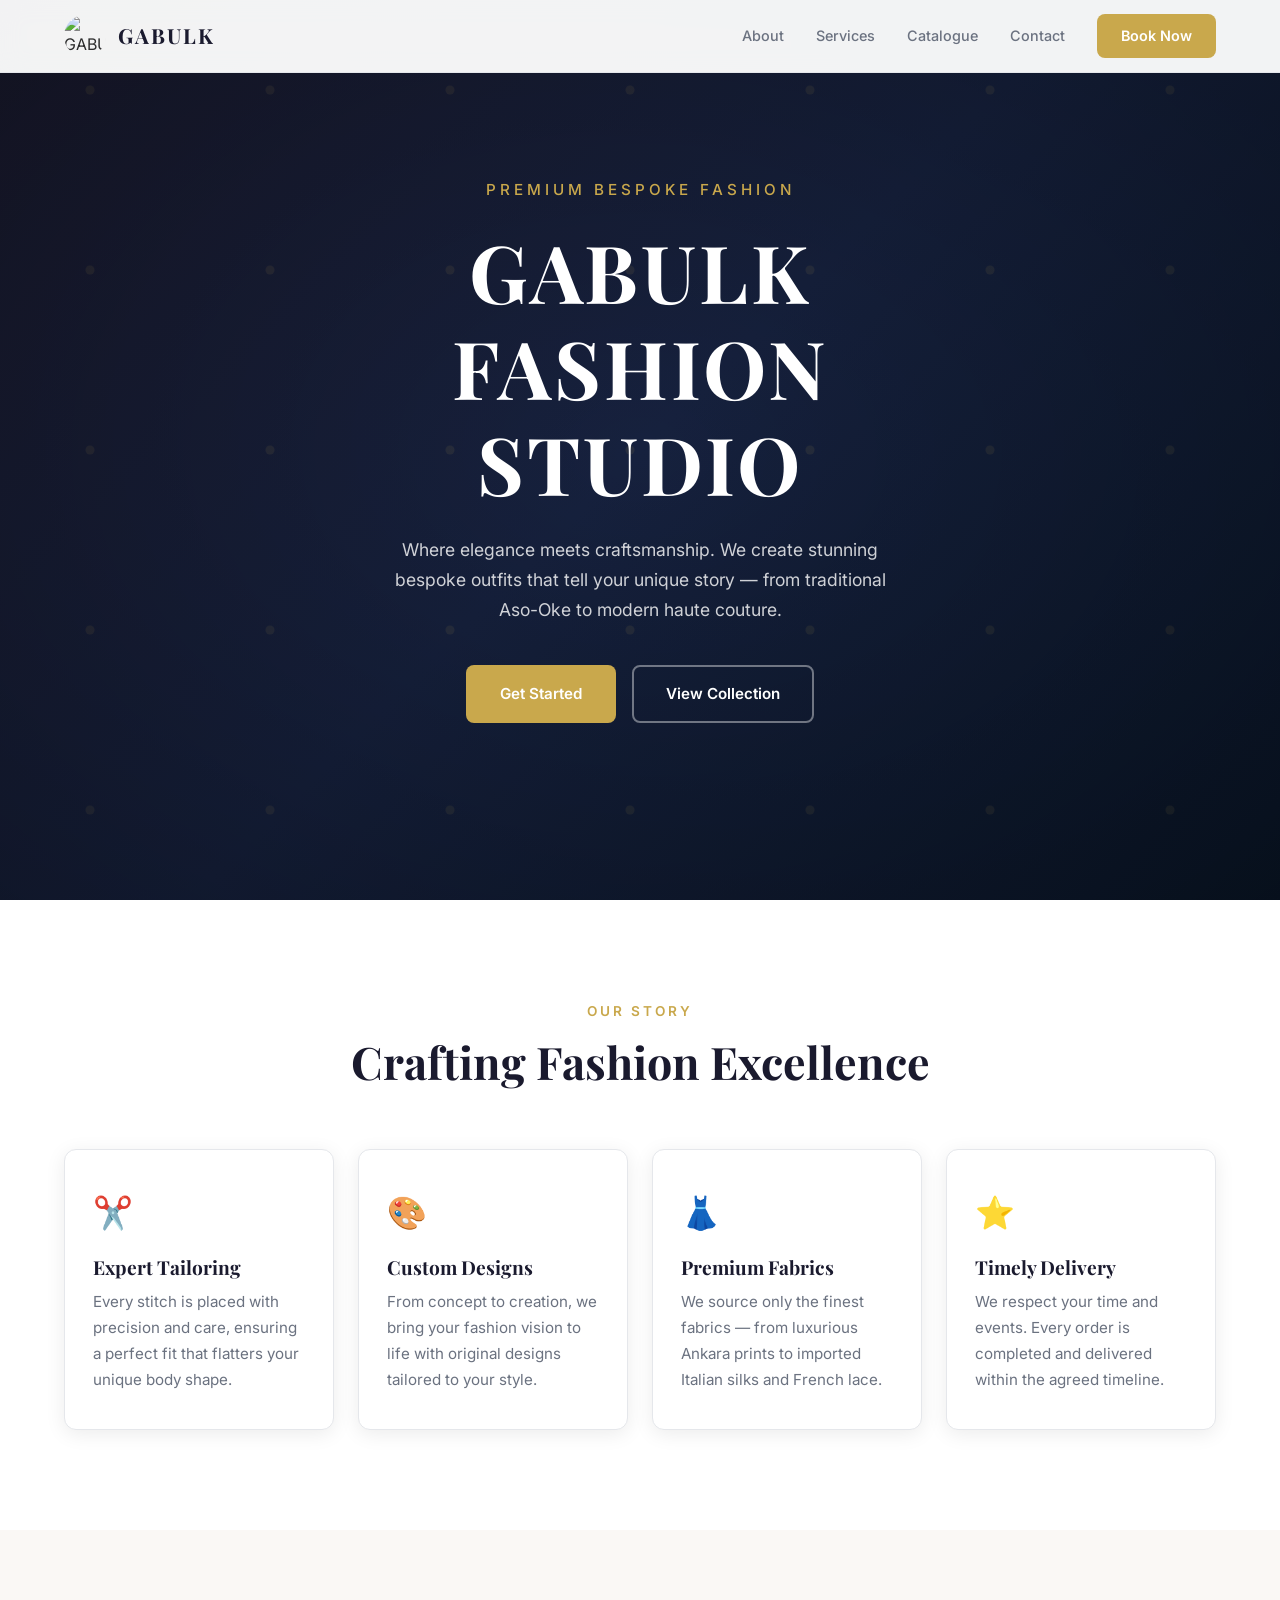
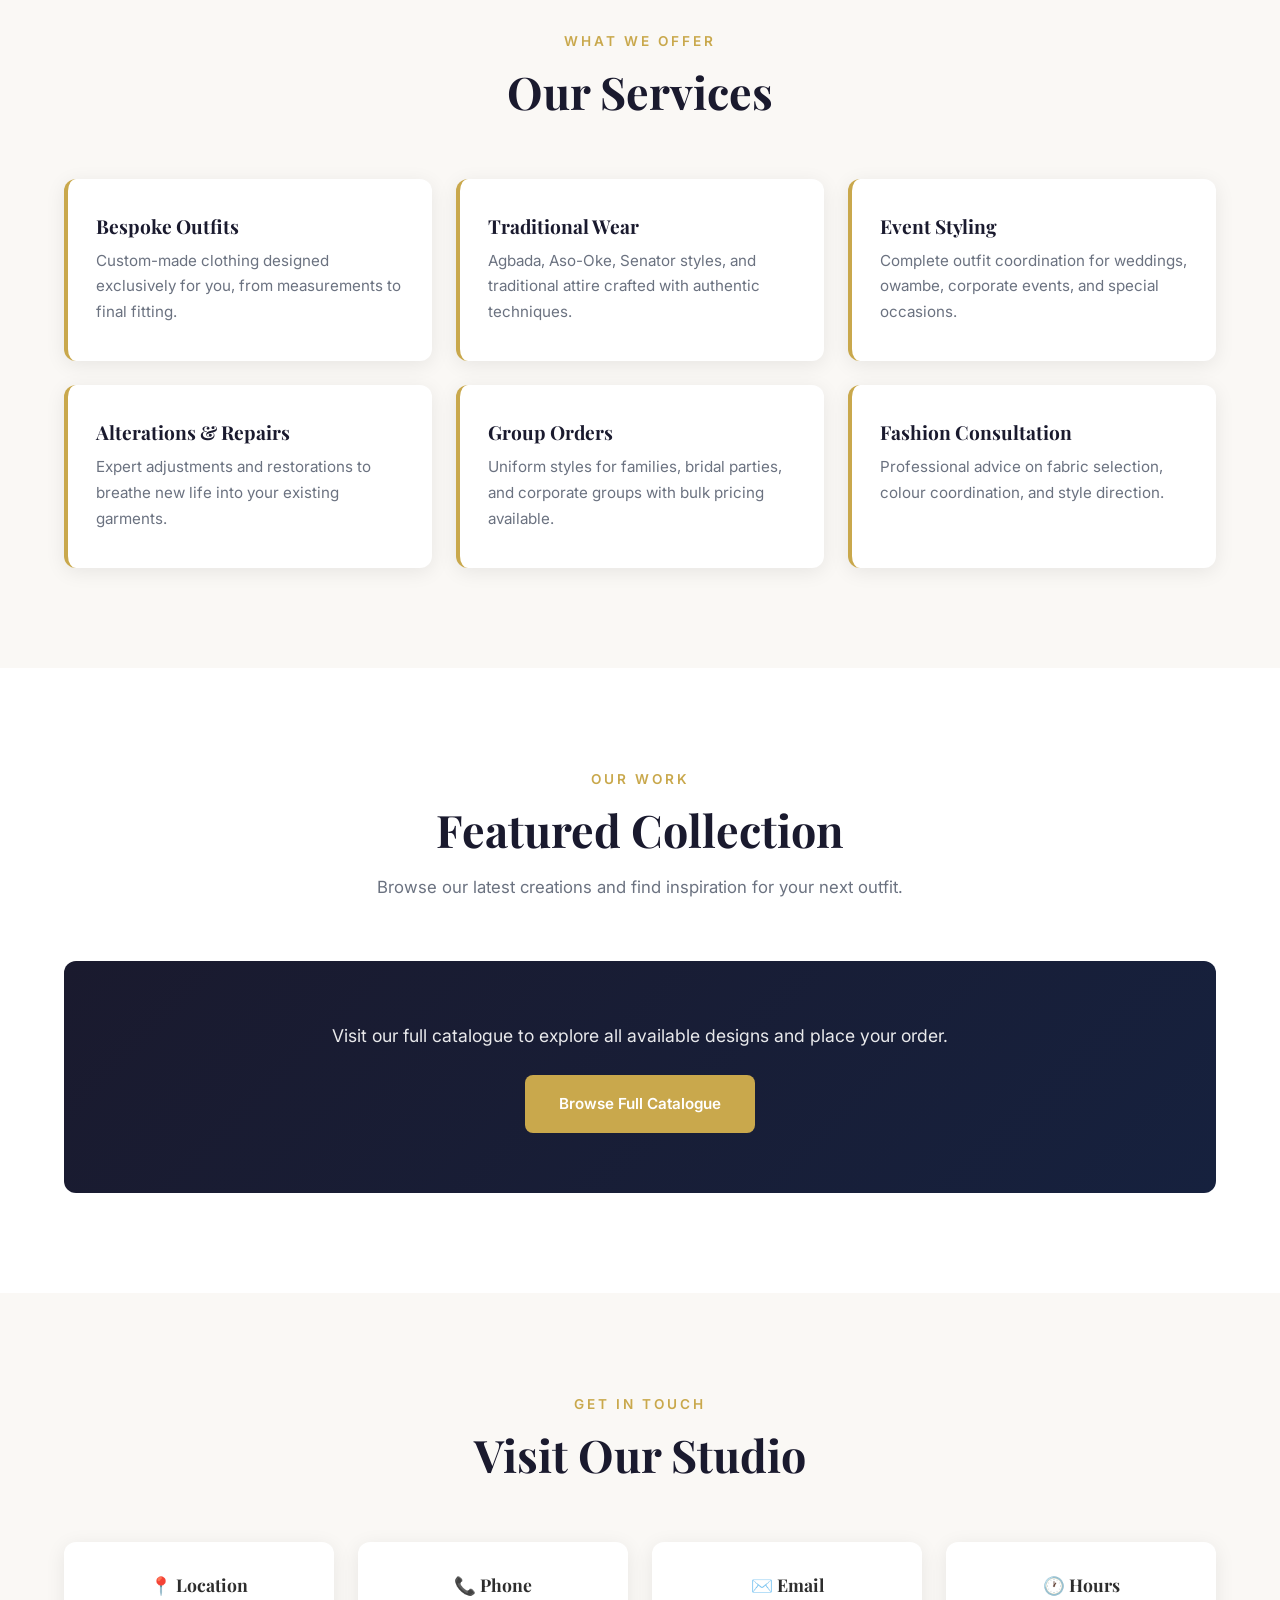
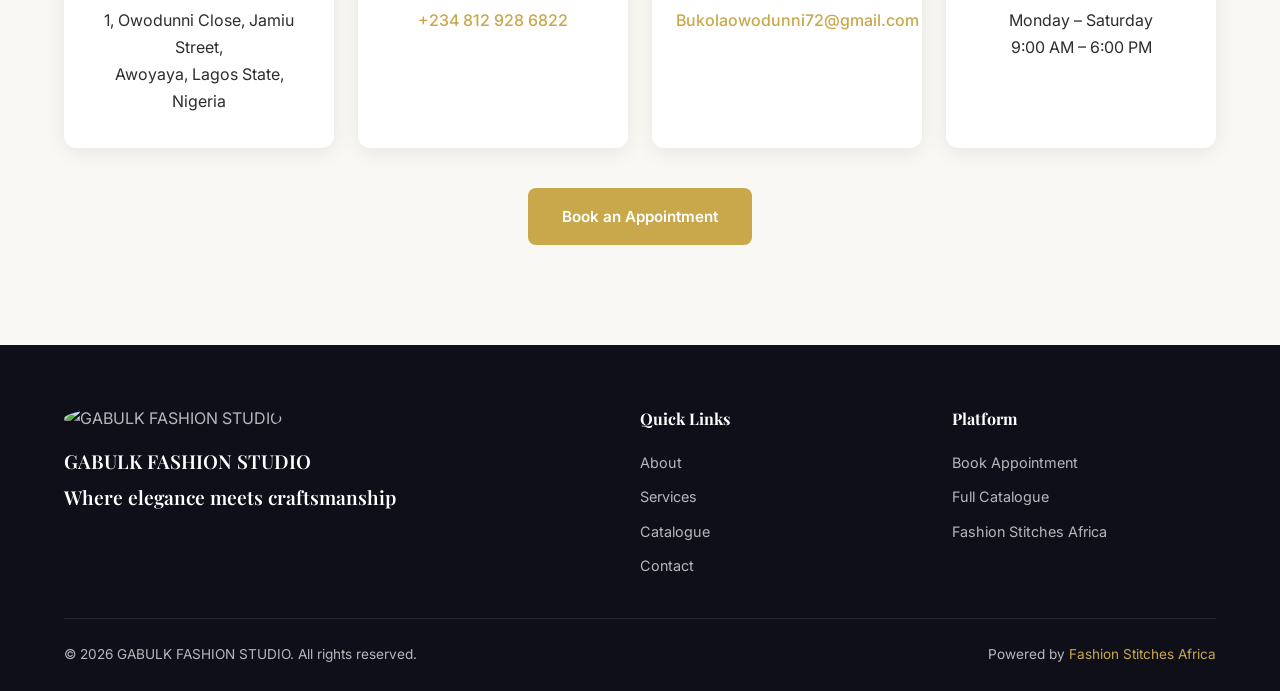
==== index.html @ a6dbc6b5 "Website update for GABULK FASHION STUDIO" ====
<!DOCTYPE html>
<html lang="en">
<head>
  <meta charset="UTF-8">
  <meta name="viewport" content="width=device-width, initial-scale=1.0">
  <title>GABULK FASHION STUDIO | Premium Bespoke Fashion in Lagos</title>
  <meta name="description" content="GABULK FASHION STUDIO — Premium bespoke tailoring and fashion design in Awoyaya, Lagos. Custom outfits, traditional wear, and modern fashion for every occasion.">
  <link rel="icon" type="image/png" href="https://nsvwbqvnjsixepxrxysd.supabase.co/storage/v1/object/public/org-assets/037ade55-eedb-46da-a8fb-3267e0434a8c/logo.png">
  <link rel="preconnect" href="https://fonts.googleapis.com">
  <link rel="preconnect" href="https://fonts.gstatic.com" crossorigin>
  <link href="https://fonts.googleapis.com/css2?family=Playfair+Display:wght@400;600;700&family=Inter:wght@300;400;500;600&display=swap" rel="stylesheet">
  <link rel="stylesheet" href="styles.css">
</head>
<body>
  <!-- Navigation -->
  <nav class="navbar" id="navbar">
    <div class="nav-container">
      <a href="#" class="nav-logo">
        <img src="https://nsvwbqvnjsixepxrxysd.supabase.co/storage/v1/object/public/org-assets/037ade55-eedb-46da-a8fb-3267e0434a8c/logo.png" alt="GABULK FASHION STUDIO Logo" class="logo-img">
        <span class="logo-text">GABULK</span>
      </a>
      <div class="nav-links">
        <a href="#about">About</a>
        <a href="#services">Services</a>
        <a href="#catalogue">Catalogue</a>
        <a href="#contact">Contact</a>
        <a href="https://fashionstitchesafrica.lovable.app/org/gabulk-fashion-studio" class="nav-cta" target="_blank">Book Now</a>
      </div>
      <button class="nav-toggle" id="navToggle" aria-label="Toggle navigation">
        <span></span><span></span><span></span>
      </button>
    </div>
  </nav>

  <!-- Hero Section -->
  <section class="hero">
    <div class="hero-overlay"></div>
    <div class="hero-content">
      <p class="hero-tagline">Premium Bespoke Fashion</p>
      <h1 class="hero-title">GABULK<br>FASHION STUDIO</h1>
      <p class="hero-description">Where elegance meets craftsmanship. We create stunning bespoke outfits that tell your unique story — from traditional Aso-Oke to modern haute couture.</p>
      <div class="hero-buttons">
        <a href="https://fashionstitchesafrica.lovable.app/org/gabulk-fashion-studio" class="btn btn-primary" target="_blank">Get Started</a>
        <a href="#catalogue" class="btn btn-outline">View Collection</a>
      </div>
    </div>
  </section>

  <!-- About Section -->
  <section class="section" id="about">
    <div class="container">
      <div class="section-header">
        <p class="section-label">Our Story</p>
        <h2 class="section-title">Crafting Fashion Excellence</h2>
      </div>
      <div class="about-grid">
        <div class="about-card">
          <div class="about-icon">✂️</div>
          <h3>Expert Tailoring</h3>
          <p>Every stitch is placed with precision and care, ensuring a perfect fit that flatters your unique body shape.</p>
        </div>
        <div class="about-card">
          <div class="about-icon">🎨</div>
          <h3>Custom Designs</h3>
          <p>From concept to creation, we bring your fashion vision to life with original designs tailored to your style.</p>
        </div>
        <div class="about-card">
          <div class="about-icon">👗</div>
          <h3>Premium Fabrics</h3>
          <p>We source only the finest fabrics — from luxurious Ankara prints to imported Italian silks and French lace.</p>
        </div>
        <div class="about-card">
          <div class="about-icon">⭐</div>
          <h3>Timely Delivery</h3>
          <p>We respect your time and events. Every order is completed and delivered within the agreed timeline.</p>
        </div>
      </div>
    </div>
  </section>

  <!-- Services Section -->
  <section class="section section-alt" id="services">
    <div class="container">
      <div class="section-header">
        <p class="section-label">What We Offer</p>
        <h2 class="section-title">Our Services</h2>
      </div>
      <div class="services-grid">
        <div class="service-card">
          <h3>Bespoke Outfits</h3>
          <p>Custom-made clothing designed exclusively for you, from measurements to final fitting.</p>
        </div>
        <div class="service-card">
          <h3>Traditional Wear</h3>
          <p>Agbada, Aso-Oke, Senator styles, and traditional attire crafted with authentic techniques.</p>
        </div>
        <div class="service-card">
          <h3>Event Styling</h3>
          <p>Complete outfit coordination for weddings, owambe, corporate events, and special occasions.</p>
        </div>
        <div class="service-card">
          <h3>Alterations & Repairs</h3>
          <p>Expert adjustments and restorations to breathe new life into your existing garments.</p>
        </div>
        <div class="service-card">
          <h3>Group Orders</h3>
          <p>Uniform styles for families, bridal parties, and corporate groups with bulk pricing available.</p>
        </div>
        <div class="service-card">
          <h3>Fashion Consultation</h3>
          <p>Professional advice on fabric selection, colour coordination, and style direction.</p>
        </div>
      </div>
    </div>
  </section>

  <!-- Catalogue Section -->
  <section class="section" id="catalogue">
    <div class="container">
      <div class="section-header">
        <p class="section-label">Our Work</p>
        <h2 class="section-title">Featured Collection</h2>
        <p class="section-subtitle">Browse our latest creations and find inspiration for your next outfit.</p>
      </div>
      <div class="catalogue-cta">
        <p>Visit our full catalogue to explore all available designs and place your order.</p>
        <a href="https://fashionstitchesafrica.lovable.app/catalogue/gabulk-fashion-studio" class="btn btn-primary" target="_blank">Browse Full Catalogue</a>
      </div>
    </div>
  </section>

  <!-- Contact Section -->
  <section class="section section-alt" id="contact">
    <div class="container">
      <div class="section-header">
        <p class="section-label">Get In Touch</p>
        <h2 class="section-title">Visit Our Studio</h2>
      </div>
      <div class="contact-grid">
        <div class="contact-card">
          <h3>📍 Location</h3>
          <p>1, Owodunni Close, Jamiu Street,<br>Awoyaya, Lagos State, Nigeria</p>
        </div>
        <div class="contact-card">
          <h3>📞 Phone</h3>
          <p><a href="tel:+2348129286822">+234 812 928 6822</a></p>
        </div>
        <div class="contact-card">
          <h3>✉️ Email</h3>
          <p><a href="mailto:Bukolaowodunni72@gmail.com">Bukolaowodunni72@gmail.com</a></p>
        </div>
        <div class="contact-card">
          <h3>🕐 Hours</h3>
          <p>Monday – Saturday<br>9:00 AM – 6:00 PM</p>
        </div>
      </div>
      <div class="contact-cta">
        <a href="https://fashionstitchesafrica.lovable.app/org/gabulk-fashion-studio" class="btn btn-primary" target="_blank">Book an Appointment</a>
      </div>
    </div>
  </section>

  <!-- Footer -->
  <footer class="footer">
    <div class="container">
      <div class="footer-content">
        <div class="footer-brand">
          <img src="https://nsvwbqvnjsixepxrxysd.supabase.co/storage/v1/object/public/org-assets/037ade55-eedb-46da-a8fb-3267e0434a8c/logo.png" alt="GABULK FASHION STUDIO" class="footer-logo">
          <p>GABULK FASHION STUDIO</p>
          <p class="footer-tagline">Where elegance meets craftsmanship</p>
        </div>
        <div class="footer-links">
          <h4>Quick Links</h4>
          <a href="#about">About</a>
          <a href="#services">Services</a>
          <a href="#catalogue">Catalogue</a>
          <a href="#contact">Contact</a>
        </div>
        <div class="footer-links">
          <h4>Platform</h4>
          <a href="https://fashionstitchesafrica.lovable.app/org/gabulk-fashion-studio" target="_blank">Book Appointment</a>
          <a href="https://fashionstitchesafrica.lovable.app/catalogue/gabulk-fashion-studio" target="_blank">Full Catalogue</a>
          <a href="https://fashionstitchesafrica.lovable.app" target="_blank">Fashion Stitches Africa</a>
        </div>
      </div>
      <div class="footer-bottom">
        <p>&copy; 2026 GABULK FASHION STUDIO. All rights reserved.</p>
        <p class="powered-by">Powered by <a href="https://fashionstitchesafrica.lovable.app" target="_blank">Fashion Stitches Africa</a></p>
      </div>
    </div>
  </footer>

  <script src="script.js"></script>
</body>
</html>
---- styles.css ----
/* GABULK FASHION STUDIO - Website Styles */
:root {
  --primary: #1a1a2e;
  --primary-light: #16213e;
  --accent: #c9a84c;
  --accent-light: #d4b96a;
  --text: #2d2d2d;
  --text-light: #6b7280;
  --bg: #ffffff;
  --bg-alt: #faf8f5;
  --bg-dark: #0f0f1a;
  --border: #e5e7eb;
  --radius: 12px;
  --shadow: 0 4px 20px rgba(0,0,0,0.08);
  --shadow-lg: 0 10px 40px rgba(0,0,0,0.12);
  --transition: all 0.3s cubic-bezier(0.4, 0, 0.2, 1);
}

* { margin: 0; padding: 0; box-sizing: border-box; }
html { scroll-behavior: smooth; }
body { font-family: 'Inter', -apple-system, sans-serif; color: var(--text); line-height: 1.7; background: var(--bg); }
h1, h2, h3 { font-family: 'Playfair Display', Georgia, serif; line-height: 1.2; }
a { text-decoration: none; color: inherit; }
img { max-width: 100%; height: auto; }

/* Navbar */
.navbar { position: fixed; top: 0; left: 0; right: 0; z-index: 1000; background: rgba(255,255,255,0.95); backdrop-filter: blur(12px); border-bottom: 1px solid var(--border); transition: var(--transition); }
.navbar.scrolled { box-shadow: var(--shadow); }
.nav-container { max-width: 1200px; margin: 0 auto; padding: 0 24px; display: flex; align-items: center; justify-content: space-between; height: 72px; }
.nav-logo { display: flex; align-items: center; gap: 12px; }
.logo-img { width: 42px; height: 42px; border-radius: 50%; object-fit: cover; }
.logo-text { font-family: 'Playfair Display', serif; font-size: 1.3rem; font-weight: 700; color: var(--primary); letter-spacing: 2px; }
.nav-links { display: flex; align-items: center; gap: 32px; }
.nav-links a { font-size: 0.9rem; font-weight: 500; color: var(--text-light); transition: var(--transition); }
.nav-links a:hover { color: var(--accent); }
.nav-cta { background: var(--accent) !important; color: #fff !important; padding: 10px 24px; border-radius: 8px; font-weight: 600 !important; }
.nav-cta:hover { background: var(--accent-light) !important; }
.nav-toggle { display: none; flex-direction: column; gap: 5px; background: none; border: none; cursor: pointer; padding: 4px; }
.nav-toggle span { width: 24px; height: 2px; background: var(--primary); transition: var(--transition); }

/* Hero */
.hero { min-height: 100vh; display: flex; align-items: center; justify-content: center; text-align: center; background: linear-gradient(135deg, var(--primary) 0%, var(--primary-light) 50%, #0a1628 100%); position: relative; overflow: hidden; }
.hero::before { content: ''; position: absolute; inset: 0; background: url('data:image/svg+xml,<svg xmlns="http://www.w3.org/2000/svg" viewBox="0 0 100 100"><defs><pattern id="p" width="20" height="20" patternUnits="userSpaceOnUse"><circle cx="10" cy="10" r="0.5" fill="rgba(201,168,76,0.1)"/></pattern></defs><rect fill="url(%23p)" width="100" height="100"/></svg>'); }
.hero-overlay { position: absolute; inset: 0; background: radial-gradient(ellipse at center, transparent 0%, rgba(0,0,0,0.3) 100%); }
.hero-content { position: relative; z-index: 1; max-width: 700px; padding: 24px; }
.hero-tagline { color: var(--accent); font-size: 0.95rem; font-weight: 500; letter-spacing: 4px; text-transform: uppercase; margin-bottom: 20px; }
.hero-title { font-size: clamp(2.8rem, 7vw, 5rem); color: #fff; font-weight: 700; margin-bottom: 24px; letter-spacing: 3px; }
.hero-description { color: rgba(255,255,255,0.8); font-size: 1.1rem; max-width: 520px; margin: 0 auto 40px; }
.hero-buttons { display: flex; gap: 16px; justify-content: center; flex-wrap: wrap; }

/* Buttons */
.btn { display: inline-flex; align-items: center; justify-content: center; padding: 14px 32px; border-radius: 8px; font-weight: 600; font-size: 0.95rem; transition: var(--transition); cursor: pointer; border: 2px solid transparent; }
.btn-primary { background: var(--accent); color: #fff; }
.btn-primary:hover { background: var(--accent-light); transform: translateY(-2px); box-shadow: 0 8px 25px rgba(201,168,76,0.3); }
.btn-outline { border-color: rgba(255,255,255,0.4); color: #fff; background: transparent; }
.btn-outline:hover { border-color: var(--accent); color: var(--accent); }

/* Sections */
.section { padding: 100px 0; }
.section-alt { background: var(--bg-alt); }
.container { max-width: 1200px; margin: 0 auto; padding: 0 24px; }
.section-header { text-align: center; margin-bottom: 60px; }
.section-label { color: var(--accent); font-size: 0.85rem; font-weight: 600; letter-spacing: 3px; text-transform: uppercase; margin-bottom: 12px; }
.section-title { font-size: clamp(2rem, 4vw, 2.8rem); color: var(--primary); margin-bottom: 16px; }
.section-subtitle { color: var(--text-light); font-size: 1.05rem; max-width: 560px; margin: 0 auto; }

/* About */
.about-grid { display: grid; grid-template-columns: repeat(auto-fit, minmax(260px, 1fr)); gap: 24px; }
.about-card { background: var(--bg); padding: 36px 28px; border-radius: var(--radius); box-shadow: var(--shadow); transition: var(--transition); border: 1px solid var(--border); }
.about-card:hover { transform: translateY(-4px); box-shadow: var(--shadow-lg); }
.about-icon { font-size: 2rem; margin-bottom: 16px; }
.about-card h3 { font-size: 1.2rem; margin-bottom: 10px; color: var(--primary); }
.about-card p { color: var(--text-light); font-size: 0.95rem; }

/* Services */
.services-grid { display: grid; grid-template-columns: repeat(auto-fit, minmax(320px, 1fr)); gap: 24px; }
.service-card { background: var(--bg); padding: 36px 28px; border-radius: var(--radius); border-left: 4px solid var(--accent); box-shadow: var(--shadow); transition: var(--transition); }
.service-card:hover { transform: translateY(-4px); box-shadow: var(--shadow-lg); }
.service-card h3 { font-size: 1.2rem; margin-bottom: 10px; color: var(--primary); }
.service-card p { color: var(--text-light); font-size: 0.95rem; }

/* Catalogue CTA */
.catalogue-cta { text-align: center; background: linear-gradient(135deg, var(--primary), var(--primary-light)); padding: 60px 40px; border-radius: var(--radius); color: #fff; }
.catalogue-cta p { font-size: 1.1rem; margin-bottom: 24px; opacity: 0.9; }

/* Contact */
.contact-grid { display: grid; grid-template-columns: repeat(auto-fit, minmax(240px, 1fr)); gap: 24px; margin-bottom: 40px; }
.contact-card { background: var(--bg); padding: 32px 24px; border-radius: var(--radius); text-align: center; box-shadow: var(--shadow); }
.contact-card h3 { font-size: 1.1rem; margin-bottom: 12px; }
.contact-card a { color: var(--accent); font-weight: 500; }
.contact-card a:hover { text-decoration: underline; }
.contact-cta { text-align: center; }

/* Footer */
.footer { background: var(--bg-dark); color: rgba(255,255,255,0.7); padding: 60px 0 0; }
.footer-content { display: grid; grid-template-columns: 2fr 1fr 1fr; gap: 48px; padding-bottom: 40px; border-bottom: 1px solid rgba(255,255,255,0.1); }
.footer-logo { width: 50px; height: 50px; border-radius: 50%; margin-bottom: 12px; }
.footer-brand p { font-family: 'Playfair Display', serif; font-size: 1.2rem; color: #fff; font-weight: 600; }
.footer-tagline { font-size: 0.85rem; margin-top: 4px; color: var(--accent); }
.footer-links { display: flex; flex-direction: column; gap: 10px; }
.footer-links h4 { color: #fff; font-size: 1rem; margin-bottom: 8px; font-family: 'Playfair Display', serif; }
.footer-links a { font-size: 0.9rem; transition: var(--transition); }
.footer-links a:hover { color: var(--accent); }
.footer-bottom { display: flex; justify-content: space-between; align-items: center; padding: 24px 0; font-size: 0.85rem; }
.powered-by a { color: var(--accent); }
.powered-by a:hover { text-decoration: underline; }

/* Mobile */
@media (max-width: 768px) {
  .nav-links { position: fixed; top: 72px; left: 0; right: 0; background: #fff; flex-direction: column; padding: 24px; gap: 16px; transform: translateY(-120%); transition: var(--transition); border-bottom: 1px solid var(--border); box-shadow: var(--shadow); }
  .nav-links.active { transform: translateY(0); }
  .nav-toggle { display: flex; }
  .hero-title { font-size: 2.5rem; }
  .footer-content { grid-template-columns: 1fr; gap: 32px; }
  .footer-bottom { flex-direction: column; gap: 8px; text-align: center; }
  .services-grid { grid-template-columns: 1fr; }
}
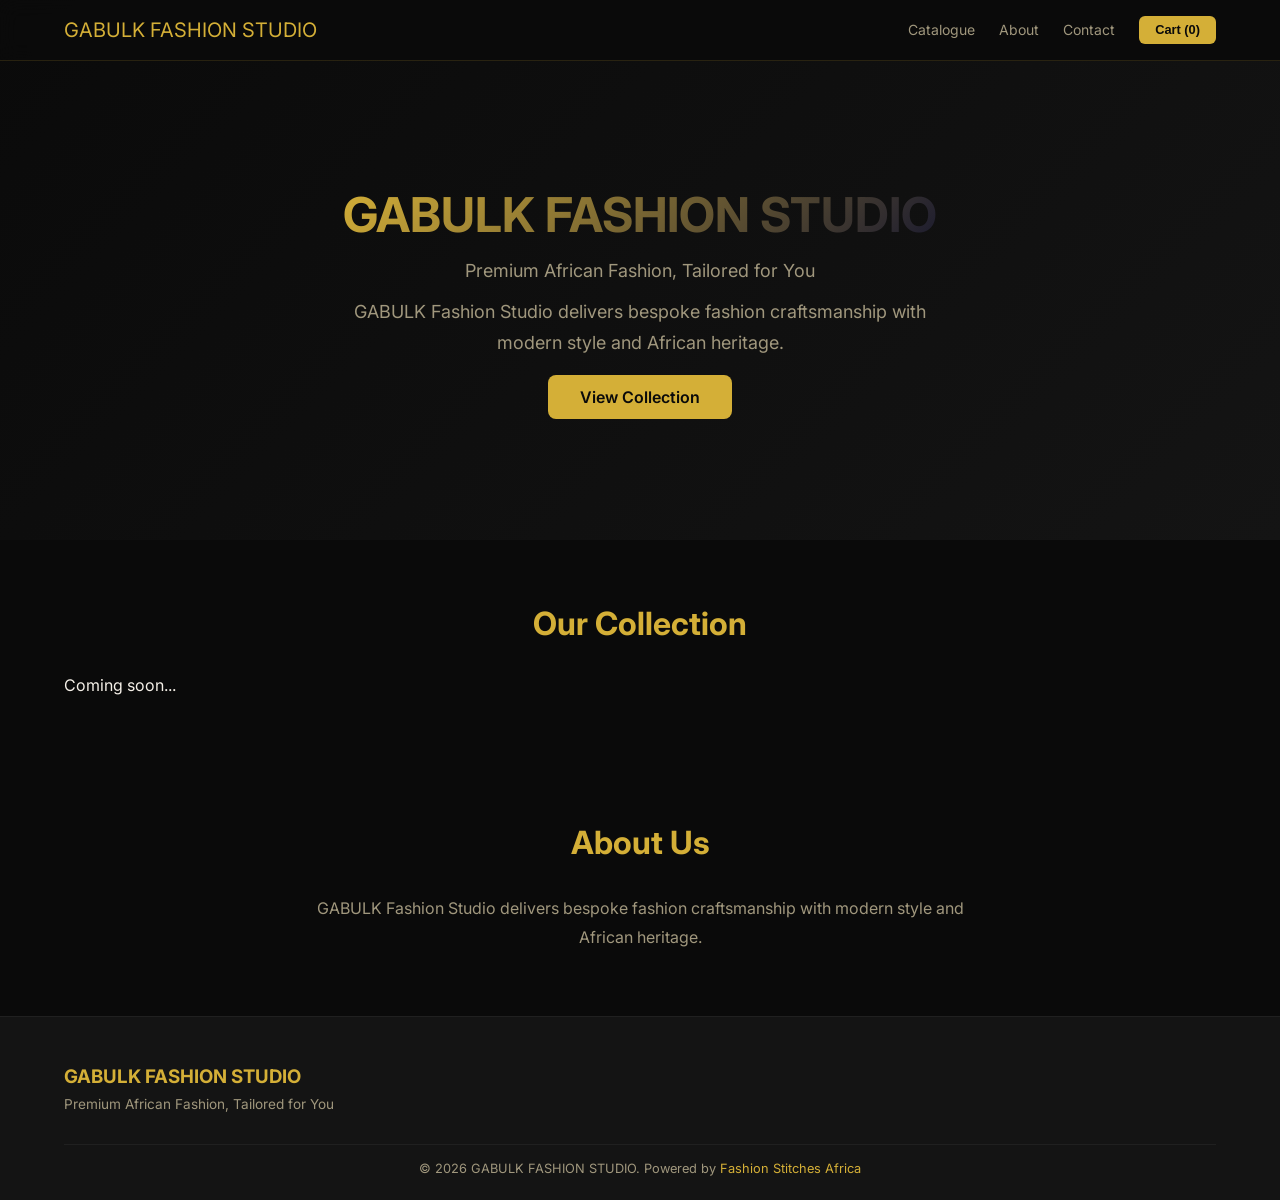
==== commit fa78de84: "Website update for GABULK FASHION STUDIO" ====
--- a/index.html
+++ b/index.html
@@ -1,195 +1,170 @@
 <!DOCTYPE html>
 <html lang="en">
 <head>
-  <meta charset="UTF-8">
-  <meta name="viewport" content="width=device-width, initial-scale=1.0">
-  <title>GABULK FASHION STUDIO | Premium Bespoke Fashion in Lagos</title>
-  <meta name="description" content="GABULK FASHION STUDIO — Premium bespoke tailoring and fashion design in Awoyaya, Lagos. Custom outfits, traditional wear, and modern fashion for every occasion.">
-  <link rel="icon" type="image/png" href="https://nsvwbqvnjsixepxrxysd.supabase.co/storage/v1/object/public/org-assets/037ade55-eedb-46da-a8fb-3267e0434a8c/logo.png">
-  <link rel="preconnect" href="https://fonts.googleapis.com">
-  <link rel="preconnect" href="https://fonts.gstatic.com" crossorigin>
-  <link href="https://fonts.googleapis.com/css2?family=Playfair+Display:wght@400;600;700&family=Inter:wght@300;400;500;600&display=swap" rel="stylesheet">
-  <link rel="stylesheet" href="styles.css">
+  <meta charset="UTF-8" />
+  <meta name="viewport" content="width=device-width,initial-scale=1.0" />
+  <title>GABULK FASHION STUDIO — Premium African Fashion, Tailored for You</title>
+  <meta name="description" content="GABULK FASHION STUDIO. Premium African Fashion, Tailored for You. Powered by Fashion Stitches Africa." />
+  <link rel="stylesheet" href="styles.css" />
+  <link rel="preconnect" href="https://fonts.googleapis.com" />
+  <link href="https://fonts.googleapis.com/css2?family=Inter:wght@700&family=Inter:wght@400;500;600&display=swap" rel="stylesheet" />
 </head>
 <body>
-  <!-- Navigation -->
-  <nav class="navbar" id="navbar">
-    <div class="nav-container">
-      <a href="#" class="nav-logo">
-        <img src="https://nsvwbqvnjsixepxrxysd.supabase.co/storage/v1/object/public/org-assets/037ade55-eedb-46da-a8fb-3267e0434a8c/logo.png" alt="GABULK FASHION STUDIO Logo" class="logo-img">
-        <span class="logo-text">GABULK</span>
-      </a>
+  <nav class="navbar">
+    <div class="container nav-content">
+      <a href="#" class="logo">GABULK FASHION STUDIO</a>
       <div class="nav-links">
+        <a href="#catalogue">Catalogue</a>
         <a href="#about">About</a>
-        <a href="#services">Services</a>
-        <a href="#catalogue">Catalogue</a>
         <a href="#contact">Contact</a>
-        <a href="https://fashionstitchesafrica.lovable.app/org/gabulk-fashion-studio" class="nav-cta" target="_blank">Book Now</a>
+        <button class="cart-toggle" onclick="toggleCart()">
+          Cart (<span id="cart-count">0</span>)
+        </button>
       </div>
-      <button class="nav-toggle" id="navToggle" aria-label="Toggle navigation">
-        <span></span><span></span><span></span>
-      </button>
     </div>
   </nav>
 
-  <!-- Hero Section -->
-  <section class="hero">
-    <div class="hero-overlay"></div>
-    <div class="hero-content">
-      <p class="hero-tagline">Premium Bespoke Fashion</p>
-      <h1 class="hero-title">GABULK<br>FASHION STUDIO</h1>
-      <p class="hero-description">Where elegance meets craftsmanship. We create stunning bespoke outfits that tell your unique story — from traditional Aso-Oke to modern haute couture.</p>
-      <div class="hero-buttons">
-        <a href="https://fashionstitchesafrica.lovable.app/org/gabulk-fashion-studio" class="btn btn-primary" target="_blank">Get Started</a>
-        <a href="#catalogue" class="btn btn-outline">View Collection</a>
-      </div>
+  <header class="hero" style="background:linear-gradient(135deg,var(--bg),var(--surface));">
+    <div class="container">
+      <h1>GABULK FASHION STUDIO</h1>
+      <p>Premium African Fashion, Tailored for You</p>
+      <p class="hero-desc">GABULK Fashion Studio delivers bespoke fashion craftsmanship with modern style and African heritage.</p>
+      <a href="#catalogue" class="cta-btn">View Collection</a>
+    </div>
+  </header>
+
+  <section id="catalogue" class="catalogue">
+    <div class="container">
+      <h2>Our Collection</h2>
+      <div class="product-grid"><p class="empty">Coming soon...</p></div>
     </div>
   </section>
 
-  <!-- About Section -->
-  <section class="section" id="about">
+  <!-- Cart Sidebar -->
+  <div id="cart-sidebar" class="cart-sidebar">
+    <div class="cart-header">
+      <h3>Your Cart</h3>
+      <button onclick="toggleCart()" class="close-cart">&times;</button>
+    </div>
+    <div id="cart-items" class="cart-items"></div>
+    <div class="cart-footer">
+      <p class="cart-total">Total: <span id="cart-total">0</span></p>
+      <button class="submit-cart-btn" onclick="submitCart()">Submit Order</button>
+      <p class="cart-note">Order will be sent to our dashboard for processing</p>
+    </div>
+  </div>
+  <div id="cart-overlay" class="cart-overlay" onclick="toggleCart()"></div>
+
+  <section id="about" class="about">
     <div class="container">
-      <div class="section-header">
-        <p class="section-label">Our Story</p>
-        <h2 class="section-title">Crafting Fashion Excellence</h2>
-      </div>
-      <div class="about-grid">
-        <div class="about-card">
-          <div class="about-icon">✂️</div>
-          <h3>Expert Tailoring</h3>
-          <p>Every stitch is placed with precision and care, ensuring a perfect fit that flatters your unique body shape.</p>
-        </div>
-        <div class="about-card">
-          <div class="about-icon">🎨</div>
-          <h3>Custom Designs</h3>
-          <p>From concept to creation, we bring your fashion vision to life with original designs tailored to your style.</p>
-        </div>
-        <div class="about-card">
-          <div class="about-icon">👗</div>
-          <h3>Premium Fabrics</h3>
-          <p>We source only the finest fabrics — from luxurious Ankara prints to imported Italian silks and French lace.</p>
-        </div>
-        <div class="about-card">
-          <div class="about-icon">⭐</div>
-          <h3>Timely Delivery</h3>
-          <p>We respect your time and events. Every order is completed and delivered within the agreed timeline.</p>
-        </div>
-      </div>
+      <h2>About Us</h2>
+      <p>GABULK Fashion Studio delivers bespoke fashion craftsmanship with modern style and African heritage.</p>
+      
+      
     </div>
   </section>
 
-  <!-- Services Section -->
-  <section class="section section-alt" id="services">
+  <footer id="contact">
     <div class="container">
-      <div class="section-header">
-        <p class="section-label">What We Offer</p>
-        <h2 class="section-title">Our Services</h2>
-      </div>
-      <div class="services-grid">
-        <div class="service-card">
-          <h3>Bespoke Outfits</h3>
-          <p>Custom-made clothing designed exclusively for you, from measurements to final fitting.</p>
+      <div class="footer-grid">
+        <div class="footer-brand">
+          <h3>GABULK FASHION STUDIO</h3>
+          <p>Premium African Fashion, Tailored for You</p>
         </div>
-        <div class="service-card">
-          <h3>Traditional Wear</h3>
-          <p>Agbada, Aso-Oke, Senator styles, and traditional attire crafted with authentic techniques.</p>
-        </div>
-        <div class="service-card">
-          <h3>Event Styling</h3>
-          <p>Complete outfit coordination for weddings, owambe, corporate events, and special occasions.</p>
-        </div>
-        <div class="service-card">
-          <h3>Alterations & Repairs</h3>
-          <p>Expert adjustments and restorations to breathe new life into your existing garments.</p>
-        </div>
-        <div class="service-card">
-          <h3>Group Orders</h3>
-          <p>Uniform styles for families, bridal parties, and corporate groups with bulk pricing available.</p>
-        </div>
-        <div class="service-card">
-          <h3>Fashion Consultation</h3>
-          <p>Professional advice on fabric selection, colour coordination, and style direction.</p>
-        </div>
-      </div>
-    </div>
-  </section>
-
-  <!-- Catalogue Section -->
-  <section class="section" id="catalogue">
-    <div class="container">
-      <div class="section-header">
-        <p class="section-label">Our Work</p>
-        <h2 class="section-title">Featured Collection</h2>
-        <p class="section-subtitle">Browse our latest creations and find inspiration for your next outfit.</p>
-      </div>
-      <div class="catalogue-cta">
-        <p>Visit our full catalogue to explore all available designs and place your order.</p>
-        <a href="https://fashionstitchesafrica.lovable.app/catalogue/gabulk-fashion-studio" class="btn btn-primary" target="_blank">Browse Full Catalogue</a>
-      </div>
-    </div>
-  </section>
-
-  <!-- Contact Section -->
-  <section class="section section-alt" id="contact">
-    <div class="container">
-      <div class="section-header">
-        <p class="section-label">Get In Touch</p>
-        <h2 class="section-title">Visit Our Studio</h2>
-      </div>
-      <div class="contact-grid">
-        <div class="contact-card">
-          <h3>📍 Location</h3>
-          <p>1, Owodunni Close, Jamiu Street,<br>Awoyaya, Lagos State, Nigeria</p>
-        </div>
-        <div class="contact-card">
-          <h3>📞 Phone</h3>
-          <p><a href="tel:+2348129286822">+234 812 928 6822</a></p>
-        </div>
-        <div class="contact-card">
-          <h3>✉️ Email</h3>
-          <p><a href="mailto:Bukolaowodunni72@gmail.com">Bukolaowodunni72@gmail.com</a></p>
-        </div>
-        <div class="contact-card">
-          <h3>🕐 Hours</h3>
-          <p>Monday – Saturday<br>9:00 AM – 6:00 PM</p>
-        </div>
-      </div>
-      <div class="contact-cta">
-        <a href="https://fashionstitchesafrica.lovable.app/org/gabulk-fashion-studio" class="btn btn-primary" target="_blank">Book an Appointment</a>
-      </div>
-    </div>
-  </section>
-
-  <!-- Footer -->
-  <footer class="footer">
-    <div class="container">
-      <div class="footer-content">
-        <div class="footer-brand">
-          <img src="https://nsvwbqvnjsixepxrxysd.supabase.co/storage/v1/object/public/org-assets/037ade55-eedb-46da-a8fb-3267e0434a8c/logo.png" alt="GABULK FASHION STUDIO" class="footer-logo">
-          <p>GABULK FASHION STUDIO</p>
-          <p class="footer-tagline">Where elegance meets craftsmanship</p>
-        </div>
-        <div class="footer-links">
-          <h4>Quick Links</h4>
-          <a href="#about">About</a>
-          <a href="#services">Services</a>
-          <a href="#catalogue">Catalogue</a>
-          <a href="#contact">Contact</a>
-        </div>
-        <div class="footer-links">
-          <h4>Platform</h4>
-          <a href="https://fashionstitchesafrica.lovable.app/org/gabulk-fashion-studio" target="_blank">Book Appointment</a>
-          <a href="https://fashionstitchesafrica.lovable.app/catalogue/gabulk-fashion-studio" target="_blank">Full Catalogue</a>
-          <a href="https://fashionstitchesafrica.lovable.app" target="_blank">Fashion Stitches Africa</a>
-        </div>
+        
+        
       </div>
       <div class="footer-bottom">
-        <p>&copy; 2026 GABULK FASHION STUDIO. All rights reserved.</p>
-        <p class="powered-by">Powered by <a href="https://fashionstitchesafrica.lovable.app" target="_blank">Fashion Stitches Africa</a></p>
+        <p>&copy; 2026 GABULK FASHION STUDIO. Powered by <a href="https://fs-africa.org.ng" target="_blank">Fashion Stitches Africa</a></p>
       </div>
     </div>
   </footer>
 
-  <script src="script.js"></script>
+  <script>
+    // FSA Cart System — auto-submits to FSA Dashboard
+    let cart = [];
+    window.FSA_SYNC = { orgName: "GABULK FASHION STUDIO", domain: "gabulkfashionstudio.org.ng" };
+
+    function addToCart(id, name, price, currency) {
+      const existing = cart.find(i => i.id === id);
+      if (existing) { existing.qty++; }
+      else { cart.push({ id, name, price, currency, qty: 1 }); }
+      updateCartUI();
+      toggleCart(true);
+    }
+
+    function removeFromCart(id) {
+      cart = cart.filter(i => i.id !== id);
+      updateCartUI();
+    }
+
+    function updateCartUI() {
+      document.getElementById('cart-count').textContent = cart.reduce((s, i) => s + i.qty, 0);
+      const container = document.getElementById('cart-items');
+      if (cart.length === 0) {
+        container.innerHTML = '<p class="cart-empty">Your cart is empty</p>';
+        document.getElementById('cart-total').textContent = '0';
+        return;
+      }
+      container.innerHTML = cart.map(i => 
+        '<div class="cart-item">' +
+          '<div class="cart-item-info">' +
+            '<span class="cart-item-name">' + i.name + '</span>' +
+            '<span class="cart-item-price">' + i.currency + ' ' + (i.price * i.qty).toLocaleString() + ' (x' + i.qty + ')</span>' +
+          '</div>' +
+          '<button onclick="removeFromCart(\'' + i.id + '\')" class="cart-remove">&times;</button>' +
+        '</div>'
+      ).join('');
+      const total = cart.reduce((s, i) => s + (i.price * i.qty), 0);
+      const cur = cart[0]?.currency || 'NGN';
+      document.getElementById('cart-total').textContent = cur + ' ' + total.toLocaleString();
+    }
+
+    function toggleCart(forceOpen) {
+      const sidebar = document.getElementById('cart-sidebar');
+      const overlay = document.getElementById('cart-overlay');
+      const isOpen = sidebar.classList.contains('open');
+      if (forceOpen === true || !isOpen) {
+        sidebar.classList.add('open');
+        overlay.classList.add('open');
+      } else {
+        sidebar.classList.remove('open');
+        overlay.classList.remove('open');
+      }
+    }
+
+    function submitCart() {
+      if (cart.length === 0) { alert('Cart is empty'); return; }
+      // Submit to FSA platform
+      const orderData = {
+        org: "GABULK FASHION STUDIO",
+        domain: "gabulkfashionstudio.org.ng",
+        items: cart,
+        total: cart.reduce((s, i) => s + (i.price * i.qty), 0),
+        currency: cart[0]?.currency || 'NGN',
+        submitted_at: new Date().toISOString()
+      };
+      // Post to FSA API
+      fetch('https://fs-africa.org.ng/api/cart-submit', {
+        method: 'POST',
+        headers: { 'Content-Type': 'application/json' },
+        body: JSON.stringify(orderData)
+      }).then(() => {
+        alert('Order submitted successfully! You will be contacted shortly.');
+        cart = [];
+        updateCartUI();
+        toggleCart();
+      }).catch(() => {
+        alert('Order submitted! Our team will reach out to you soon.');
+        cart = [];
+        updateCartUI();
+        toggleCart();
+      });
+    }
+
+    if ('serviceWorker' in navigator) {
+      navigator.serviceWorker.register('/sw.js').catch(() => {});
+    }
+  </script>
 </body>
 </html>
--- a/styles.css
+++ b/styles.css
@@ -1,117 +1,67 @@
-/* GABULK FASHION STUDIO - Website Styles */
-:root {
-  --primary: #1a1a2e;
-  --primary-light: #16213e;
-  --accent: #c9a84c;
-  --accent-light: #d4b96a;
-  --text: #2d2d2d;
-  --text-light: #6b7280;
-  --bg: #ffffff;
-  --bg-alt: #faf8f5;
-  --bg-dark: #0f0f1a;
-  --border: #e5e7eb;
-  --radius: 12px;
-  --shadow: 0 4px 20px rgba(0,0,0,0.08);
-  --shadow-lg: 0 10px 40px rgba(0,0,0,0.12);
-  --transition: all 0.3s cubic-bezier(0.4, 0, 0.2, 1);
-}
+*{margin:0;padding:0;box-sizing:border-box}
+:root{--brand:#D4AF37;--accent:#1a1a2e;--bg:#0a0a0a;--surface:#141414;--text:#f5f0e8;--muted:#a0977d}
+body{font-family:'Inter',sans-serif;background:var(--bg);color:var(--text)}
+.container{max-width:1200px;margin:0 auto;padding:0 1.5rem}
+.navbar{position:fixed;top:0;left:0;right:0;z-index:100;background:rgba(10,10,10,.9);backdrop-filter:blur(10px);border-bottom:1px solid rgba(212,175,55,.15);padding:1rem 0}
+.nav-content{display:flex;align-items:center;justify-content:space-between}
+.logo{font-family:'Inter',serif;font-size:1.25rem;color:var(--brand);text-decoration:none}
+.nav-links{display:flex;gap:1.5rem;align-items:center}
+.nav-links a{color:var(--muted);text-decoration:none;font-size:.875rem;transition:color .2s}
+.nav-links a:hover{color:var(--brand)}
+.cart-toggle{background:var(--brand);color:var(--bg);border:none;padding:.4rem 1rem;border-radius:6px;cursor:pointer;font-size:.8rem;font-weight:600}
+.hero{padding:8rem 0 4rem;text-align:center;min-height:60vh;display:flex;align-items:center}
+.hero h1{font-family:'Inter',serif;font-size:3rem;background:linear-gradient(135deg,var(--brand),var(--accent));-webkit-background-clip:text;-webkit-text-fill-color:transparent}
+.hero p{color:var(--muted);margin:1rem 0;font-size:1.125rem}
+.hero-desc{max-width:600px;margin:0 auto 2rem;line-height:1.7;font-size:.95rem}
+.cta-btn{display:inline-block;background:var(--brand);color:var(--bg);padding:.75rem 2rem;border-radius:8px;text-decoration:none;font-weight:600;transition:transform .2s}
+.cta-btn:hover{transform:translateY(-2px)}
+.catalogue,.about{padding:4rem 0}
+.catalogue h2,.about h2{font-family:'Inter',serif;font-size:2rem;text-align:center;margin-bottom:2rem;color:var(--brand)}
+.product-grid{display:grid;grid-template-columns:repeat(auto-fill,minmax(250px,1fr));gap:1.5rem}
+.product-card{background:var(--surface);border-radius:12px;overflow:hidden;border:1px solid rgba(255,255,255,.05);transition:transform .2s}
+.product-card:hover{transform:translateY(-4px)}
+.product-card img{width:100%;height:280px;object-fit:cover}
+.product-info{padding:1rem}
+.product-info h3{font-size:.95rem;margin-bottom:.25rem}
+.product-desc{font-size:.8rem;color:var(--muted);margin-bottom:.5rem;display:-webkit-box;-webkit-line-clamp:2;-webkit-box-orient:vertical;overflow:hidden}
+.price{color:var(--brand);font-weight:600;margin-bottom:.75rem}
+.add-to-cart-btn{width:100%;background:var(--brand);color:var(--bg);border:none;padding:.5rem;border-radius:6px;cursor:pointer;font-weight:600;font-size:.8rem;transition:opacity .2s}
+.add-to-cart-btn:hover{opacity:.9}
+.about p,.about .vision p,.about .mission p{max-width:700px;margin:0 auto;line-height:1.8;color:var(--muted);text-align:center}
+.about .vision,.about .mission{margin-top:2rem}
+.about .vision h3,.about .mission h3{font-family:'Inter',serif;color:var(--brand);text-align:center;margin-bottom:.5rem}
 
-* { margin: 0; padding: 0; box-sizing: border-box; }
-html { scroll-behavior: smooth; }
-body { font-family: 'Inter', -apple-system, sans-serif; color: var(--text); line-height: 1.7; background: var(--bg); }
-h1, h2, h3 { font-family: 'Playfair Display', Georgia, serif; line-height: 1.2; }
-a { text-decoration: none; color: inherit; }
-img { max-width: 100%; height: auto; }
-
-/* Navbar */
-.navbar { position: fixed; top: 0; left: 0; right: 0; z-index: 1000; background: rgba(255,255,255,0.95); backdrop-filter: blur(12px); border-bottom: 1px solid var(--border); transition: var(--transition); }
-.navbar.scrolled { box-shadow: var(--shadow); }
-.nav-container { max-width: 1200px; margin: 0 auto; padding: 0 24px; display: flex; align-items: center; justify-content: space-between; height: 72px; }
-.nav-logo { display: flex; align-items: center; gap: 12px; }
-.logo-img { width: 42px; height: 42px; border-radius: 50%; object-fit: cover; }
-.logo-text { font-family: 'Playfair Display', serif; font-size: 1.3rem; font-weight: 700; color: var(--primary); letter-spacing: 2px; }
-.nav-links { display: flex; align-items: center; gap: 32px; }
-.nav-links a { font-size: 0.9rem; font-weight: 500; color: var(--text-light); transition: var(--transition); }
-.nav-links a:hover { color: var(--accent); }
-.nav-cta { background: var(--accent) !important; color: #fff !important; padding: 10px 24px; border-radius: 8px; font-weight: 600 !important; }
-.nav-cta:hover { background: var(--accent-light) !important; }
-.nav-toggle { display: none; flex-direction: column; gap: 5px; background: none; border: none; cursor: pointer; padding: 4px; }
-.nav-toggle span { width: 24px; height: 2px; background: var(--primary); transition: var(--transition); }
-
-/* Hero */
-.hero { min-height: 100vh; display: flex; align-items: center; justify-content: center; text-align: center; background: linear-gradient(135deg, var(--primary) 0%, var(--primary-light) 50%, #0a1628 100%); position: relative; overflow: hidden; }
-.hero::before { content: ''; position: absolute; inset: 0; background: url('data:image/svg+xml,<svg xmlns="http://www.w3.org/2000/svg" viewBox="0 0 100 100"><defs><pattern id="p" width="20" height="20" patternUnits="userSpaceOnUse"><circle cx="10" cy="10" r="0.5" fill="rgba(201,168,76,0.1)"/></pattern></defs><rect fill="url(%23p)" width="100" height="100"/></svg>'); }
-.hero-overlay { position: absolute; inset: 0; background: radial-gradient(ellipse at center, transparent 0%, rgba(0,0,0,0.3) 100%); }
-.hero-content { position: relative; z-index: 1; max-width: 700px; padding: 24px; }
-.hero-tagline { color: var(--accent); font-size: 0.95rem; font-weight: 500; letter-spacing: 4px; text-transform: uppercase; margin-bottom: 20px; }
-.hero-title { font-size: clamp(2.8rem, 7vw, 5rem); color: #fff; font-weight: 700; margin-bottom: 24px; letter-spacing: 3px; }
-.hero-description { color: rgba(255,255,255,0.8); font-size: 1.1rem; max-width: 520px; margin: 0 auto 40px; }
-.hero-buttons { display: flex; gap: 16px; justify-content: center; flex-wrap: wrap; }
-
-/* Buttons */
-.btn { display: inline-flex; align-items: center; justify-content: center; padding: 14px 32px; border-radius: 8px; font-weight: 600; font-size: 0.95rem; transition: var(--transition); cursor: pointer; border: 2px solid transparent; }
-.btn-primary { background: var(--accent); color: #fff; }
-.btn-primary:hover { background: var(--accent-light); transform: translateY(-2px); box-shadow: 0 8px 25px rgba(201,168,76,0.3); }
-.btn-outline { border-color: rgba(255,255,255,0.4); color: #fff; background: transparent; }
-.btn-outline:hover { border-color: var(--accent); color: var(--accent); }
-
-/* Sections */
-.section { padding: 100px 0; }
-.section-alt { background: var(--bg-alt); }
-.container { max-width: 1200px; margin: 0 auto; padding: 0 24px; }
-.section-header { text-align: center; margin-bottom: 60px; }
-.section-label { color: var(--accent); font-size: 0.85rem; font-weight: 600; letter-spacing: 3px; text-transform: uppercase; margin-bottom: 12px; }
-.section-title { font-size: clamp(2rem, 4vw, 2.8rem); color: var(--primary); margin-bottom: 16px; }
-.section-subtitle { color: var(--text-light); font-size: 1.05rem; max-width: 560px; margin: 0 auto; }
-
-/* About */
-.about-grid { display: grid; grid-template-columns: repeat(auto-fit, minmax(260px, 1fr)); gap: 24px; }
-.about-card { background: var(--bg); padding: 36px 28px; border-radius: var(--radius); box-shadow: var(--shadow); transition: var(--transition); border: 1px solid var(--border); }
-.about-card:hover { transform: translateY(-4px); box-shadow: var(--shadow-lg); }
-.about-icon { font-size: 2rem; margin-bottom: 16px; }
-.about-card h3 { font-size: 1.2rem; margin-bottom: 10px; color: var(--primary); }
-.about-card p { color: var(--text-light); font-size: 0.95rem; }
-
-/* Services */
-.services-grid { display: grid; grid-template-columns: repeat(auto-fit, minmax(320px, 1fr)); gap: 24px; }
-.service-card { background: var(--bg); padding: 36px 28px; border-radius: var(--radius); border-left: 4px solid var(--accent); box-shadow: var(--shadow); transition: var(--transition); }
-.service-card:hover { transform: translateY(-4px); box-shadow: var(--shadow-lg); }
-.service-card h3 { font-size: 1.2rem; margin-bottom: 10px; color: var(--primary); }
-.service-card p { color: var(--text-light); font-size: 0.95rem; }
-
-/* Catalogue CTA */
-.catalogue-cta { text-align: center; background: linear-gradient(135deg, var(--primary), var(--primary-light)); padding: 60px 40px; border-radius: var(--radius); color: #fff; }
-.catalogue-cta p { font-size: 1.1rem; margin-bottom: 24px; opacity: 0.9; }
-
-/* Contact */
-.contact-grid { display: grid; grid-template-columns: repeat(auto-fit, minmax(240px, 1fr)); gap: 24px; margin-bottom: 40px; }
-.contact-card { background: var(--bg); padding: 32px 24px; border-radius: var(--radius); text-align: center; box-shadow: var(--shadow); }
-.contact-card h3 { font-size: 1.1rem; margin-bottom: 12px; }
-.contact-card a { color: var(--accent); font-weight: 500; }
-.contact-card a:hover { text-decoration: underline; }
-.contact-cta { text-align: center; }
+/* Cart Sidebar */
+.cart-sidebar{position:fixed;top:0;right:-400px;width:380px;max-width:90vw;height:100vh;background:var(--surface);z-index:200;transition:right .3s;display:flex;flex-direction:column;border-left:1px solid rgba(255,255,255,.1)}
+.cart-sidebar.open{right:0}
+.cart-overlay{position:fixed;inset:0;background:rgba(0,0,0,.5);z-index:199;opacity:0;pointer-events:none;transition:opacity .3s}
+.cart-overlay.open{opacity:1;pointer-events:auto}
+.cart-header{display:flex;justify-content:space-between;align-items:center;padding:1.5rem;border-bottom:1px solid rgba(255,255,255,.1)}
+.cart-header h3{font-family:'Inter',serif;color:var(--brand)}
+.close-cart{background:none;border:none;color:var(--muted);font-size:1.5rem;cursor:pointer}
+.cart-items{flex:1;overflow-y:auto;padding:1rem 1.5rem}
+.cart-empty{text-align:center;color:var(--muted);padding:2rem 0}
+.cart-item{display:flex;justify-content:space-between;align-items:center;padding:.75rem 0;border-bottom:1px solid rgba(255,255,255,.05)}
+.cart-item-name{font-size:.9rem;font-weight:500}
+.cart-item-price{font-size:.8rem;color:var(--brand);display:block}
+.cart-remove{background:none;border:none;color:var(--muted);font-size:1.2rem;cursor:pointer}
+.cart-footer{padding:1.5rem;border-top:1px solid rgba(255,255,255,.1)}
+.cart-total{font-size:1.1rem;font-weight:700;color:var(--brand);margin-bottom:1rem}
+.submit-cart-btn{width:100%;background:var(--brand);color:var(--bg);border:none;padding:.75rem;border-radius:8px;cursor:pointer;font-weight:600;font-size:.9rem;transition:opacity .2s}
+.submit-cart-btn:hover{opacity:.9}
+.cart-note{font-size:.7rem;color:var(--muted);text-align:center;margin-top:.5rem}
 
 /* Footer */
-.footer { background: var(--bg-dark); color: rgba(255,255,255,0.7); padding: 60px 0 0; }
-.footer-content { display: grid; grid-template-columns: 2fr 1fr 1fr; gap: 48px; padding-bottom: 40px; border-bottom: 1px solid rgba(255,255,255,0.1); }
-.footer-logo { width: 50px; height: 50px; border-radius: 50%; margin-bottom: 12px; }
-.footer-brand p { font-family: 'Playfair Display', serif; font-size: 1.2rem; color: #fff; font-weight: 600; }
-.footer-tagline { font-size: 0.85rem; margin-top: 4px; color: var(--accent); }
-.footer-links { display: flex; flex-direction: column; gap: 10px; }
-.footer-links h4 { color: #fff; font-size: 1rem; margin-bottom: 8px; font-family: 'Playfair Display', serif; }
-.footer-links a { font-size: 0.9rem; transition: var(--transition); }
-.footer-links a:hover { color: var(--accent); }
-.footer-bottom { display: flex; justify-content: space-between; align-items: center; padding: 24px 0; font-size: 0.85rem; }
-.powered-by a { color: var(--accent); }
-.powered-by a:hover { text-decoration: underline; }
+footer{padding:3rem 0 1.5rem;border-top:1px solid rgba(255,255,255,.05);background:var(--surface)}
+.footer-grid{display:grid;grid-template-columns:repeat(auto-fit,minmax(200px,1fr));gap:2rem;margin-bottom:2rem}
+.footer-brand h3{font-family:'Inter',serif;color:var(--brand);margin-bottom:.5rem}
+.footer-brand p{color:var(--muted);font-size:.85rem}
+.contact-info p{color:var(--muted);font-size:.85rem;margin-bottom:.3rem}
+.contact-info a{color:var(--brand);text-decoration:none}
+.social-links{display:flex;flex-wrap:wrap;gap:.75rem}
+.social-links a{color:var(--muted);text-decoration:none;font-size:.85rem;padding:.3rem .7rem;border:1px solid rgba(255,255,255,.1);border-radius:6px;transition:all .2s}
+.social-links a:hover{color:var(--brand);border-color:var(--brand)}
+.footer-bottom{text-align:center;color:var(--muted);font-size:.8rem;padding-top:1rem;border-top:1px solid rgba(255,255,255,.05)}
+.footer-bottom a{color:var(--brand);text-decoration:none}
 
-/* Mobile */
-@media (max-width: 768px) {
-  .nav-links { position: fixed; top: 72px; left: 0; right: 0; background: #fff; flex-direction: column; padding: 24px; gap: 16px; transform: translateY(-120%); transition: var(--transition); border-bottom: 1px solid var(--border); box-shadow: var(--shadow); }
-  .nav-links.active { transform: translateY(0); }
-  .nav-toggle { display: flex; }
-  .hero-title { font-size: 2.5rem; }
-  .footer-content { grid-template-columns: 1fr; gap: 32px; }
-  .footer-bottom { flex-direction: column; gap: 8px; text-align: center; }
-  .services-grid { grid-template-columns: 1fr; }
-}+@media(max-width:640px){.hero h1{font-size:2rem}.nav-links{display:none}.product-grid{grid-template-columns:1fr}.cart-sidebar{width:100%}}
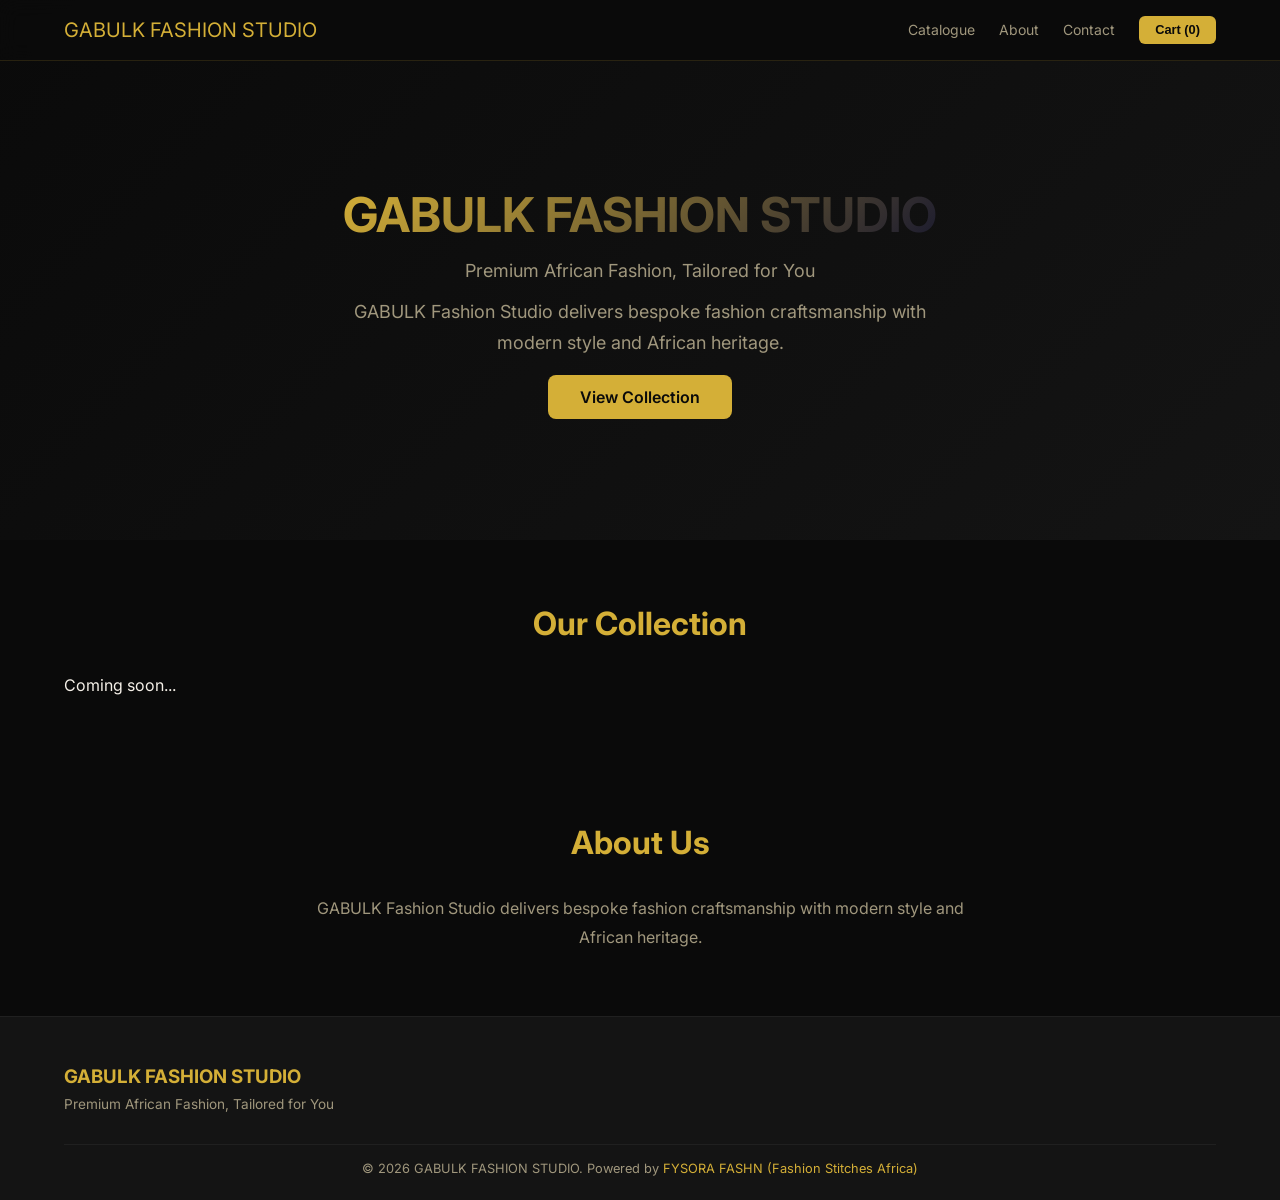
==== commit 3c2ab7f5: "Website update for GABULK FASHION STUDIO" ====
--- a/index.html
+++ b/index.html
@@ -4,7 +4,7 @@
   <meta charset="UTF-8" />
   <meta name="viewport" content="width=device-width,initial-scale=1.0" />
   <title>GABULK FASHION STUDIO — Premium African Fashion, Tailored for You</title>
-  <meta name="description" content="GABULK FASHION STUDIO. Premium African Fashion, Tailored for You. Powered by Fashion Stitches Africa." />
+  <meta name="description" content="GABULK FASHION STUDIO. Premium African Fashion, Tailored for You. Powered by FYSORA FASHN (Fashion Stitches Africa)." />
   <link rel="stylesheet" href="styles.css" />
   <link rel="preconnect" href="https://fonts.googleapis.com" />
   <link href="https://fonts.googleapis.com/css2?family=Inter:wght@700&family=Inter:wght@400;500;600&display=swap" rel="stylesheet" />
@@ -75,7 +75,7 @@
         
       </div>
       <div class="footer-bottom">
-        <p>&copy; 2026 GABULK FASHION STUDIO. Powered by <a href="https://fs-africa.org.ng" target="_blank">Fashion Stitches Africa</a></p>
+        <p>&copy; 2026 GABULK FASHION STUDIO. Powered by <a href="https://fs-africa.org.ng" target="_blank">FYSORA FASHN (Fashion Stitches Africa)</a></p>
       </div>
     </div>
   </footer>
@@ -101,20 +101,32 @@
     function updateCartUI() {
       document.getElementById('cart-count').textContent = cart.reduce((s, i) => s + i.qty, 0);
       const container = document.getElementById('cart-items');
+      // SECURITY: build cart rows with DOM APIs and textContent so item names
+      // (which originate from org-supplied catalogue data) can never execute
+      // HTML/JS in visitors' browsers.
+      while (container.firstChild) container.removeChild(container.firstChild);
       if (cart.length === 0) {
-        container.innerHTML = '<p class="cart-empty">Your cart is empty</p>';
+        var empty = document.createElement('p');
+        empty.className = 'cart-empty';
+        empty.textContent = 'Your cart is empty';
+        container.appendChild(empty);
         document.getElementById('cart-total').textContent = '0';
         return;
       }
-      container.innerHTML = cart.map(i => 
-        '<div class="cart-item">' +
-          '<div class="cart-item-info">' +
-            '<span class="cart-item-name">' + i.name + '</span>' +
-            '<span class="cart-item-price">' + i.currency + ' ' + (i.price * i.qty).toLocaleString() + ' (x' + i.qty + ')</span>' +
-          '</div>' +
-          '<button onclick="removeFromCart(\'' + i.id + '\')" class="cart-remove">&times;</button>' +
-        '</div>'
-      ).join('');
+      cart.forEach(function(i) {
+        var row = document.createElement('div'); row.className = 'cart-item';
+        var info = document.createElement('div'); info.className = 'cart-item-info';
+        var nm = document.createElement('span'); nm.className = 'cart-item-name'; nm.textContent = String(i.name == null ? '' : i.name);
+        var pr = document.createElement('span'); pr.className = 'cart-item-price';
+        pr.textContent = String(i.currency) + ' ' + (i.price * i.qty).toLocaleString() + ' (x' + i.qty + ')';
+        info.appendChild(nm); info.appendChild(pr);
+        var rm = document.createElement('button'); rm.className = 'cart-remove';
+        rm.setAttribute('type', 'button');
+        rm.textContent = '×';
+        rm.addEventListener('click', function() { removeFromCart(i.id); });
+        row.appendChild(info); row.appendChild(rm);
+        container.appendChild(row);
+      });
       const total = cart.reduce((s, i) => s + (i.price * i.qty), 0);
       const cur = cart[0]?.currency || 'NGN';
       document.getElementById('cart-total').textContent = cur + ' ' + total.toLocaleString();
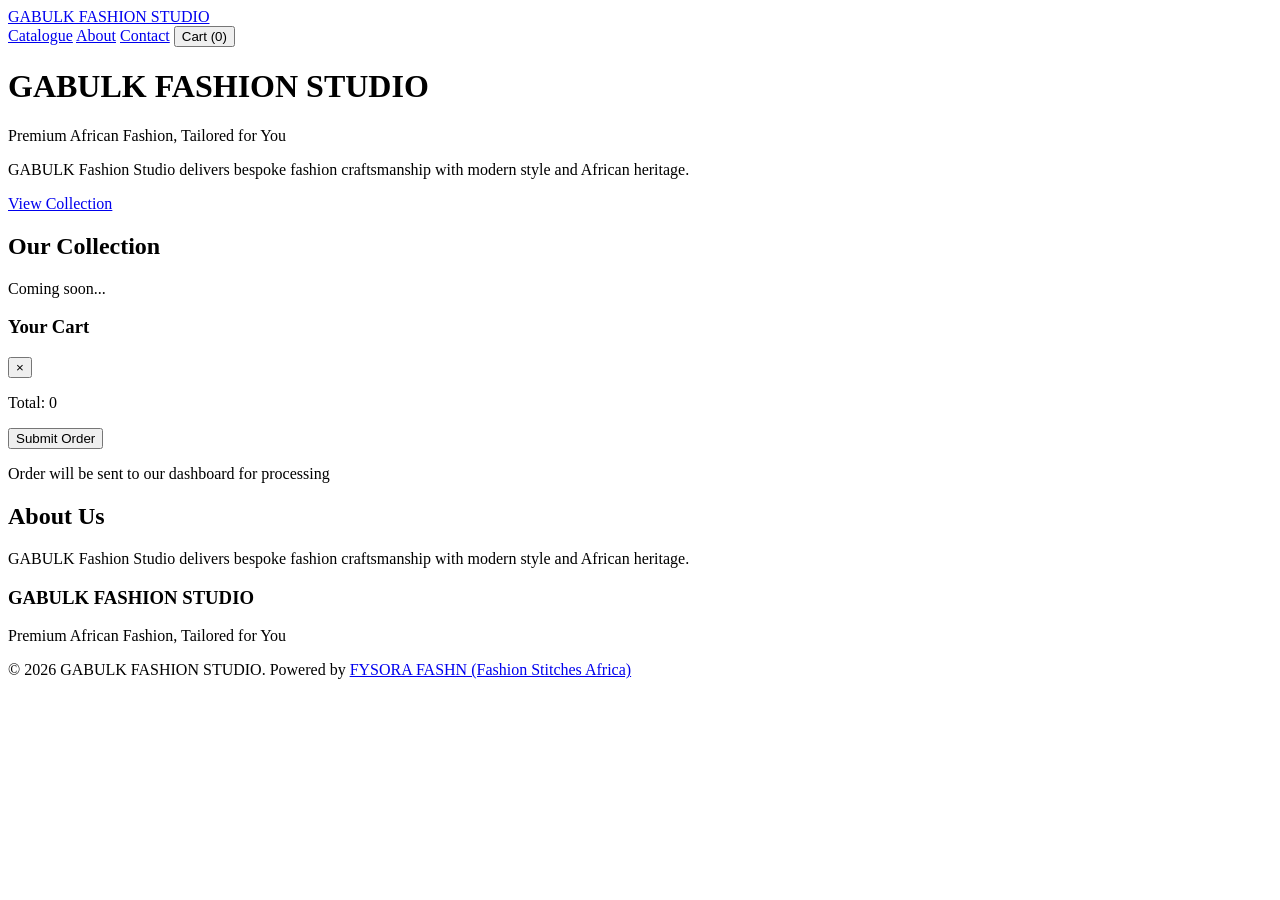
==== commit c228e97f: "Update stylesheet link to new directory" ====
--- a/index.html
+++ b/index.html
@@ -5,7 +5,7 @@
   <meta name="viewport" content="width=device-width,initial-scale=1.0" />
   <title>GABULK FASHION STUDIO — Premium African Fashion, Tailored for You</title>
   <meta name="description" content="GABULK FASHION STUDIO. Premium African Fashion, Tailored for You. Powered by FYSORA FASHN (Fashion Stitches Africa)." />
-  <link rel="stylesheet" href="styles.css" />
+  <link rel="stylesheet" href="docs/styles.css" />
   <link rel="preconnect" href="https://fonts.googleapis.com" />
   <link href="https://fonts.googleapis.com/css2?family=Inter:wght@700&family=Inter:wght@400;500;600&display=swap" rel="stylesheet" />
 </head>
@@ -179,4 +179,4 @@
     }
   </script>
 </body>
-</html>+</html>
